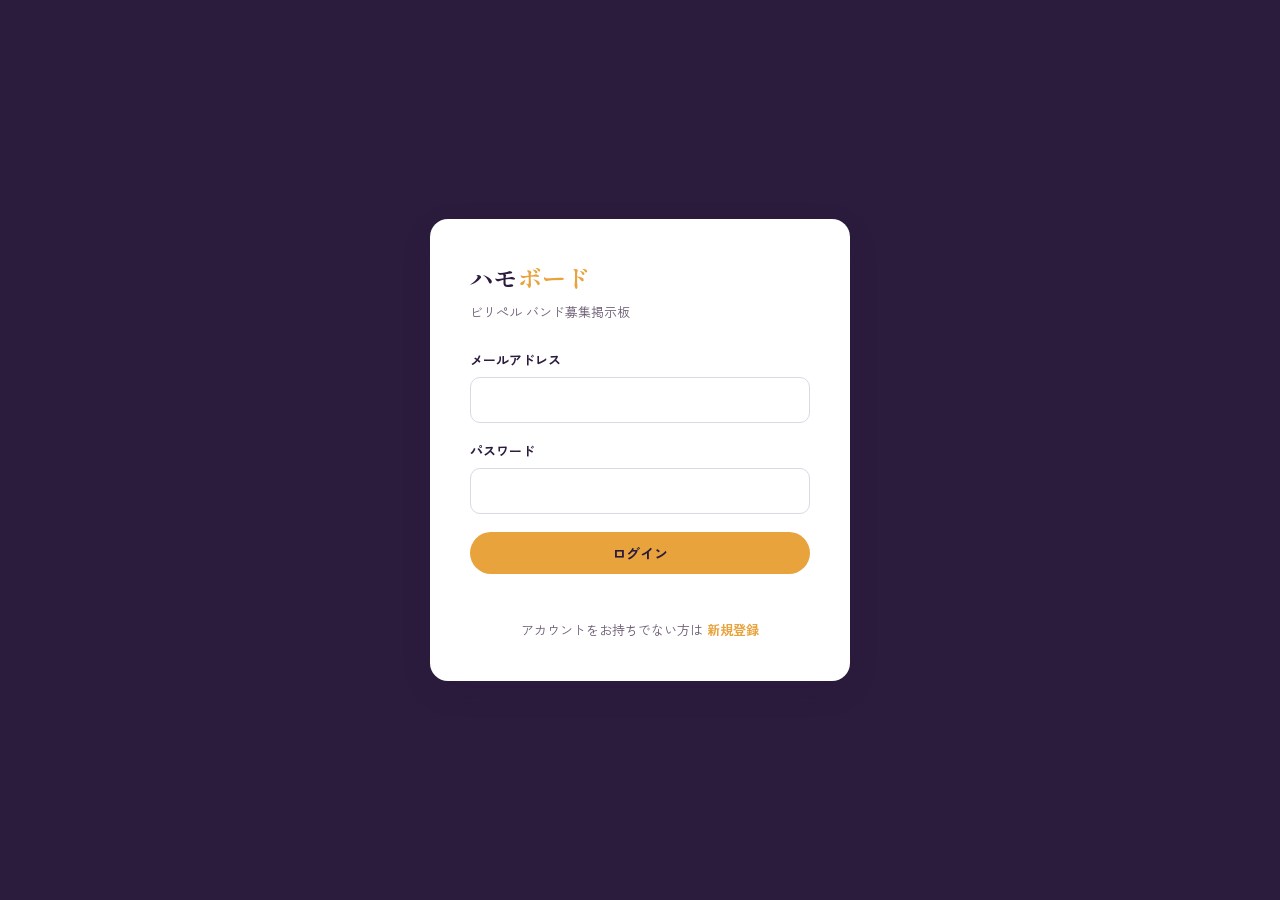
==== login.html @ a9ca27b9 "Add files via upload" ====
<!DOCTYPE html>
<html lang="ja">
<head>
<meta charset="UTF-8" />
<meta name="viewport" content="width=device-width, initial-scale=1.0" />
<title>ログイン | ハモボード</title>
<link rel="stylesheet" href="css/style.css" />
</head>
<body>
  <div class="auth-wrap">
    <div class="auth-box">
      <div class="auth-logo">ハモ<span>ボード</span></div>
      <div class="auth-sub">ビリぺル バンド募集掲示板</div>

      <form id="login-form">
        <div class="form-group">
          <label for="email">メールアドレス</label>
          <input type="email" id="email" required autocomplete="email" />
        </div>
        <div class="form-group">
          <label for="password">パスワード</label>
          <input type="password" id="password" required autocomplete="current-password" />
        </div>
        <button type="submit" class="btn btn-primary" style="width:100%;" id="login-btn">ログイン</button>
        <p class="error-text" id="error-text"></p>
      </form>

      <div class="auth-switch">
        アカウントをお持ちでない方は <a href="signup.html">新規登録</a>
      </div>
    </div>
  </div>

  <script type="module" src="js/login.js"></script>
</body>
</html>
---- css/style.css ----
@import url("https://fonts.googleapis.com/css2?family=Shippori+Mincho:wght@500;700&family=Zen+Kaku+Gothic+New:wght@400;500;700;900&display=swap");

:root {
  --plum: #2b1b3d;
  --plum-soft: #4a3460;
  --gold: #e8a33d;
  --mint: #5fbfb3;
  --mint-dark: #3e8f84;
  --white: #ffffff;
  --ink: #2b1b3d;
  --muted: #6b5b73;
  --bg-tint: #f0edf5;
  --border: #ddd6e6;
  --danger: #c0574a;

  --radius: 14px;
  --shadow: 0 10px 30px rgba(43, 27, 61, 0.12);
}

* {
  box-sizing: border-box;
}

html, body {
  margin: 0;
  padding: 0;
}

body {
  font-family: "Zen Kaku Gothic New", "Hiragino Kaku Gothic ProN", sans-serif;
  background: var(--white);
  color: var(--ink);
  line-height: 1.6;
}

h1, h2, h3, .font-head {
  font-family: "Shippori Mincho", serif;
  font-weight: 700;
  color: var(--ink);
  margin: 0;
}

a {
  color: inherit;
}

button {
  font-family: inherit;
}

/* ---------- layout ---------- */
.page {
  max-width: 1080px;
  margin: 0 auto;
  padding: 0 24px 64px;
}

.page-head {
  padding: 40px 0 28px;
}

.eyebrow {
  font-size: 12px;
  font-weight: 700;
  letter-spacing: 2px;
  color: var(--gold);
  text-transform: uppercase;
  margin-bottom: 6px;
}

.page-title {
  font-size: 28px;
}

.page-sub {
  color: var(--muted);
  font-size: 14px;
  margin-top: 8px;
}

/* ---------- nav ---------- */
#nav-root {
  background: var(--plum);
}

.nav-inner {
  max-width: 1080px;
  margin: 0 auto;
  padding: 14px 24px;
  display: flex;
  align-items: center;
  justify-content: space-between;
  flex-wrap: wrap;
  gap: 12px;
}

.nav-logo {
  font-family: "Shippori Mincho", serif;
  font-weight: 700;
  font-size: 19px;
  color: var(--white);
  text-decoration: none;
}

.nav-logo span {
  color: var(--gold);
}

.nav-links {
  display: flex;
  align-items: center;
  gap: 22px;
}

.nav-link {
  color: #cabede;
  text-decoration: none;
  font-size: 14px;
  font-weight: 500;
  background: none;
  border: none;
  cursor: pointer;
  padding: 6px 0;
}

.nav-link.active {
  color: var(--gold);
  font-weight: 700;
}

.nav-logout {
  color: #a091b3;
}

/* ---------- buttons ---------- */
.btn {
  display: inline-flex;
  align-items: center;
  justify-content: center;
  gap: 8px;
  padding: 11px 22px;
  border-radius: 999px;
  font-size: 14px;
  font-weight: 700;
  border: none;
  cursor: pointer;
  text-decoration: none;
  transition: transform 0.12s ease, box-shadow 0.12s ease;
}

.btn:active {
  transform: scale(0.98);
}

.btn-primary {
  background: var(--gold);
  color: var(--plum);
}

.btn-primary:hover {
  box-shadow: 0 6px 16px rgba(232, 163, 61, 0.4);
}

.btn-ghost {
  background: var(--bg-tint);
  color: var(--plum);
}

.btn-danger {
  background: #f6e6e3;
  color: var(--danger);
}

.btn-sm {
  padding: 7px 16px;
  font-size: 12.5px;
}

.btn:disabled {
  opacity: 0.5;
  cursor: not-allowed;
}

/* ---------- cards ---------- */
.card {
  background: var(--bg-tint);
  border-radius: var(--radius);
  padding: 22px;
}

.card-dark {
  background: var(--plum);
  color: var(--white);
  border-radius: var(--radius);
  padding: 22px;
}

.grid {
  display: grid;
  gap: 20px;
}

.grid-2 {
  grid-template-columns: repeat(auto-fill, minmax(320px, 1fr));
}

/* ---------- band card ---------- */
.band-card {
  background: var(--plum);
  color: var(--white);
  border-radius: var(--radius);
  padding: 24px;
  box-shadow: var(--shadow);
  display: flex;
  flex-direction: column;
  gap: 12px;
}

.pill {
  display: inline-flex;
  align-items: center;
  padding: 5px 14px;
  border-radius: 999px;
  font-size: 12px;
  font-weight: 700;
  width: fit-content;
}

.pill-open {
  background: var(--gold);
  color: var(--plum);
}

.pill-closed {
  background: var(--plum-soft);
  color: #cabede;
}

.band-title {
  font-family: "Shippori Mincho", serif;
  font-size: 19px;
  font-weight: 700;
}

.band-desc {
  color: #d9cfe6;
  font-size: 13.5px;
}

.tag-row {
  display: flex;
  flex-wrap: wrap;
  gap: 8px;
}

.tag {
  background: var(--plum-soft);
  color: var(--mint);
  font-size: 11.5px;
  font-weight: 700;
  padding: 5px 12px;
  border-radius: 999px;
}

.band-meta {
  color: #b8acc9;
  font-size: 11.5px;
}

.band-actions {
  display: flex;
  gap: 8px;
  margin-top: 4px;
}

/* ---------- member card ---------- */
.member-card {
  background: var(--bg-tint);
  border-radius: var(--radius);
  padding: 22px;
  display: flex;
  flex-direction: column;
  gap: 14px;
}

.member-head {
  display: flex;
  align-items: center;
  gap: 14px;
}

.avatar {
  width: 52px;
  height: 52px;
  min-width: 52px;
  border-radius: 50%;
  background: var(--plum);
  color: var(--gold);
  display: flex;
  align-items: center;
  justify-content: center;
  font-family: "Shippori Mincho", serif;
  font-size: 19px;
  font-weight: 700;
}

.member-name {
  font-family: "Shippori Mincho", serif;
  font-weight: 700;
  font-size: 16px;
}

.member-part {
  color: var(--mint-dark);
  font-size: 12.5px;
  font-weight: 700;
}

.member-bio {
  color: var(--muted);
  font-size: 13.5px;
}

/* ---------- forms ---------- */
.form-group {
  margin-bottom: 18px;
}

label {
  display: block;
  font-size: 13px;
  font-weight: 700;
  margin-bottom: 6px;
  color: var(--plum);
}

input[type="text"],
input[type="email"],
input[type="password"],
input[type="date"],
textarea,
select {
  width: 100%;
  padding: 12px 14px;
  border-radius: 10px;
  border: 1.5px solid var(--border);
  background: var(--white);
  font-size: 14px;
  font-family: inherit;
  color: var(--ink);
}

input:focus,
textarea:focus,
select:focus {
  outline: none;
  border-color: var(--gold);
}

textarea {
  resize: vertical;
  min-height: 90px;
}

.checkbox-row {
  display: flex;
  flex-wrap: wrap;
  gap: 10px;
}

.checkbox-chip {
  display: flex;
  align-items: center;
  gap: 6px;
  background: var(--white);
  border: 1.5px solid var(--border);
  border-radius: 999px;
  padding: 7px 14px;
  font-size: 13px;
  cursor: pointer;
}

.checkbox-chip input {
  accent-color: var(--gold);
}

.hint {
  font-size: 12px;
  color: var(--muted);
  margin-top: 6px;
}

.error-text {
  color: var(--danger);
  font-size: 13px;
  margin-top: 10px;
  min-height: 18px;
}

/* ---------- auth pages ---------- */
.auth-wrap {
  min-height: 100vh;
  display: flex;
  align-items: center;
  justify-content: center;
  background: var(--plum);
  padding: 24px;
}

.auth-box {
  background: var(--white);
  border-radius: 18px;
  padding: 40px;
  width: 100%;
  max-width: 420px;
  box-shadow: var(--shadow);
}

.auth-logo {
  font-family: "Shippori Mincho", serif;
  font-size: 24px;
  font-weight: 700;
  color: var(--plum);
  margin-bottom: 4px;
}

.auth-logo span {
  color: var(--gold);
}

.auth-sub {
  color: var(--muted);
  font-size: 13px;
  margin-bottom: 28px;
}

.auth-switch {
  text-align: center;
  font-size: 13px;
  color: var(--muted);
  margin-top: 18px;
}

.auth-switch a {
  color: var(--gold);
  font-weight: 700;
  text-decoration: none;
}

/* ---------- misc ---------- */
.empty-state {
  text-align: center;
  padding: 60px 20px;
  color: var(--muted);
}

.loading {
  text-align: center;
  padding: 60px 20px;
  color: var(--muted);
  font-size: 13px;
}

.modal-overlay {
  position: fixed;
  inset: 0;
  background: rgba(43, 27, 61, 0.55);
  display: none;
  align-items: center;
  justify-content: center;
  padding: 20px;
  z-index: 50;
}

.modal-overlay.open {
  display: flex;
}

.modal-box {
  background: var(--white);
  border-radius: 18px;
  padding: 32px;
  width: 100%;
  max-width: 560px;
  max-height: 88vh;
  overflow-y: auto;
}

.modal-head {
  display: flex;
  align-items: center;
  justify-content: space-between;
  margin-bottom: 20px;
}

.modal-close {
  background: none;
  border: none;
  font-size: 20px;
  cursor: pointer;
  color: var(--muted);
}

.section-actions {
  display: flex;
  justify-content: space-between;
  align-items: center;
  flex-wrap: wrap;
  gap: 12px;
  margin-bottom: 24px;
}

@media (max-width: 620px) {
  .nav-links {
    gap: 14px;
  }
  .auth-box {
    padding: 28px 22px;
  }
}
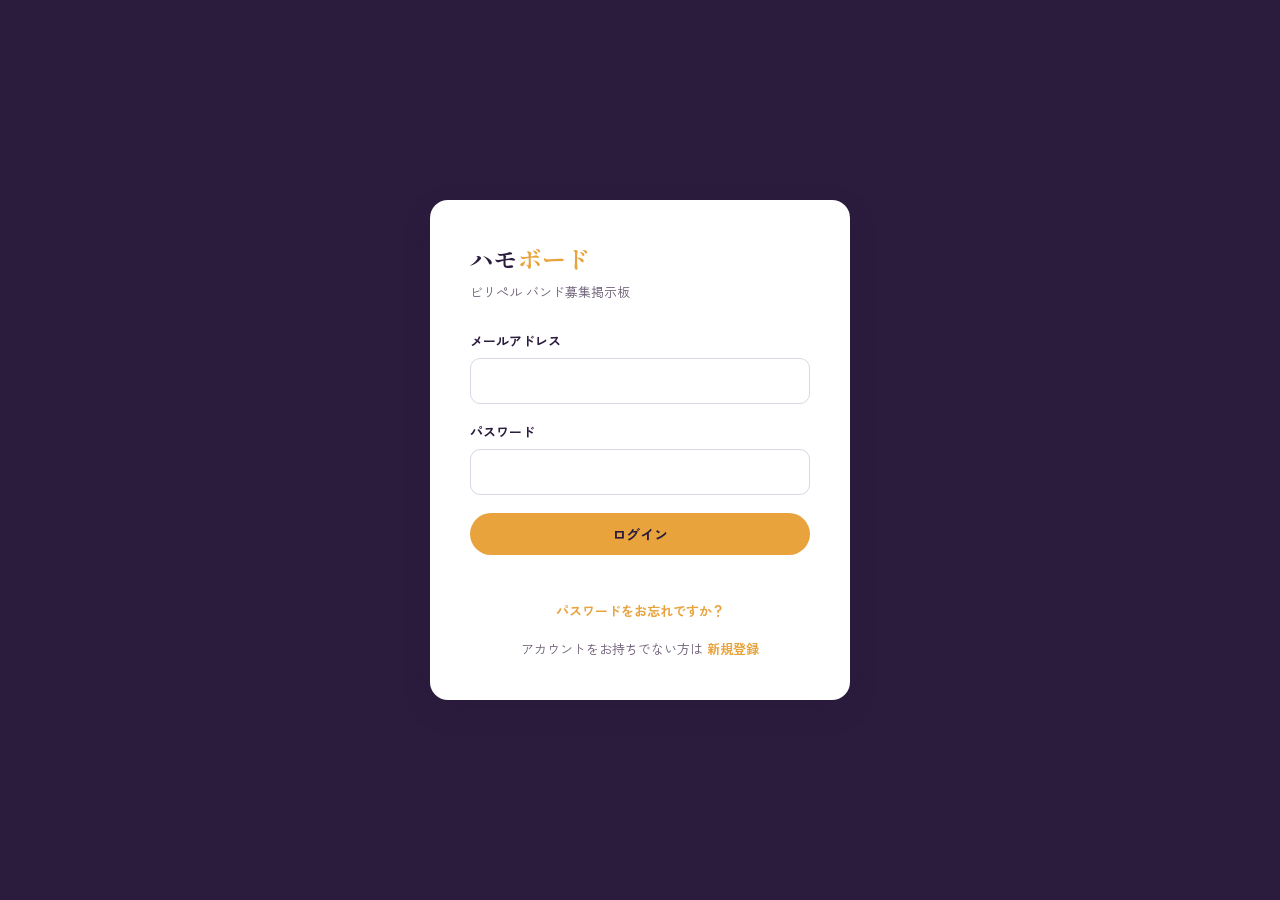
==== commit 03d28d1f: "Add files via upload" ====
--- a/login.html
+++ b/login.html
@@ -26,6 +26,10 @@
       </form>
 
       <div class="auth-switch">
+        <a href="forgot-password.html">パスワードをお忘れですか？</a>
+      </div>
+
+      <div class="auth-switch">
         アカウントをお持ちでない方は <a href="signup.html">新規登録</a>
       </div>
     </div>
--- a/css/style.css
+++ b/css/style.css
@@ -273,6 +273,49 @@
   margin-top: 4px;
 }
 
+.part-reaction-row {
+  display: flex;
+  flex-wrap: wrap;
+  gap: 8px;
+}
+
+.part-reaction {
+  display: inline-flex;
+  align-items: center;
+  gap: 6px;
+  padding: 7px 12px;
+  border-radius: 999px;
+  border: 1.5px solid var(--plum-soft);
+  background: transparent;
+  color: #d9cfe6;
+  font-size: 12.5px;
+  font-weight: 700;
+  cursor: pointer;
+  transition: transform 0.12s ease, background 0.12s ease;
+}
+
+.part-reaction:active {
+  transform: scale(0.96);
+}
+
+.part-reaction.active {
+  background: var(--gold);
+  border-color: var(--gold);
+  color: var(--plum);
+}
+
+.part-reaction-name {
+  color: var(--mint);
+}
+
+.part-reaction.active .part-reaction-name {
+  color: var(--plum);
+}
+
+.part-reaction-heart {
+  font-size: 13px;
+}
+
 /* ---------- member card ---------- */
 .member-card {
   background: var(--bg-tint);
@@ -315,6 +358,21 @@
   font-size: 12.5px;
   font-weight: 700;
 }
+
+.motivation-badge {
+  display: inline-flex;
+  align-items: center;
+  padding: 4px 12px;
+  border-radius: 999px;
+  font-size: 11.5px;
+  font-weight: 700;
+  width: fit-content;
+}
+
+.motivation-1 { background: #fdecc8; color: #8a5a00; }
+.motivation-2 { background: #e3f3ef; color: var(--mint-dark); }
+.motivation-3 { background: var(--bg-tint); color: var(--muted); }
+.motivation-4 { background: #f6e6e3; color: var(--danger); }
 
 .member-bio {
   color: var(--muted);
